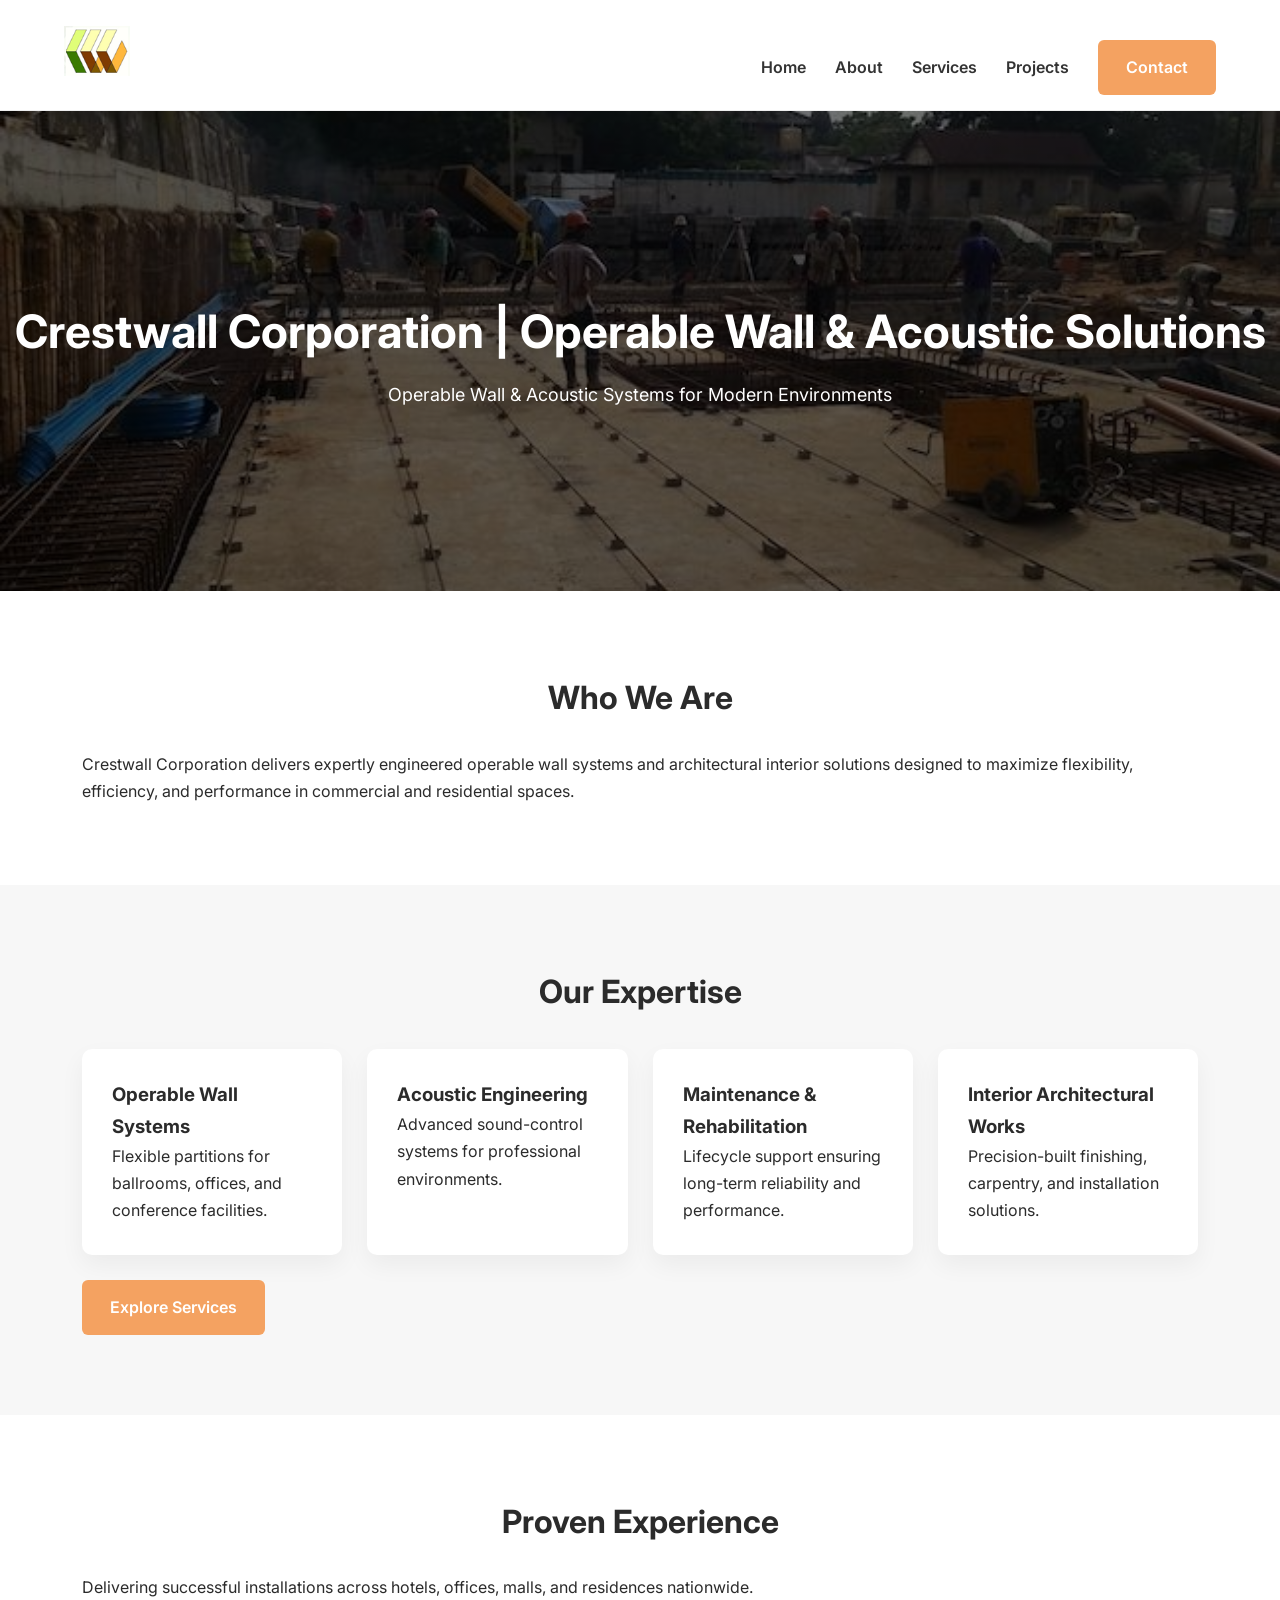
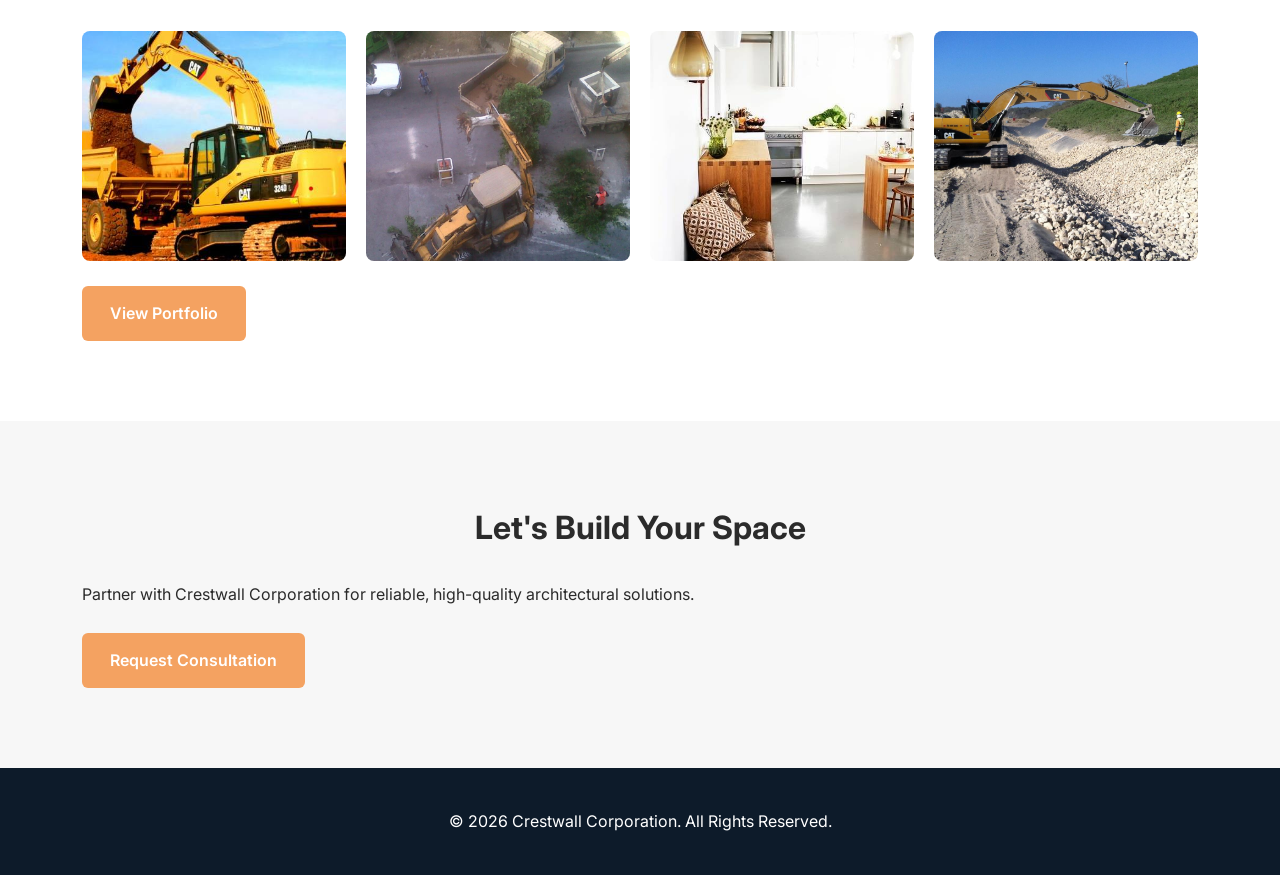
==== index.html @ 3dc20ebb "Update index.html" ====
<!DOCTYPE html>
<html lang="en">
<head>
  <meta charset="UTF-8">
  <title>Crestwall Corporation | Operable Wall & Acoustic Solutions</title>

  <meta name="viewport" content="width=device-width, initial-scale=1.0">
  <meta name="description" content="Crestwall Corporation provides operable wall partitions, acoustic systems, and interior architectural solutions across the Philippines.">

  <!-- Modern Font -->
  <link href="https://fonts.googleapis.com/css2?family=Inter:wght@300;400;600;700&display=swap" rel="stylesheet">

  <link rel="stylesheet" href="css/style.css">
</head>

<body>

<header>
  <div class="container nav">
    <a href="index.html">
      <img src="images/logo.png" alt="Crestwall Corporation Logo" class="logo">
    </a>

    <nav>
      <a href="index.html">Home</a>
      <a href="about.html">About</a>
      <a href="services.html">Services</a>
      <a href="projects.html">Projects</a>
      <a href="contact.html" class="btn">Contact</a>
    </nav>
  </div>
</header>

<section class="hero">
  <div class="hero-overlay">
    <h1>Crestwall Corporation | Operable Wall & Acoustic Solutions</h1>
    <p>Operable Wall & Acoustic Systems for Modern Environments</p>
  </div>
</section>

<section class="section">
  <div class="container">
    <h2>Who We Are</h2>
    <p>
      Crestwall Corporation delivers expertly engineered operable wall systems and
      architectural interior solutions designed to maximize flexibility, efficiency,
      and performance in commercial and residential spaces.
    </p>
  </div>
</section>

<section class="section gray">
  <div class="container">
    <h2>Our Expertise</h2>

    <div class="grid">
      <div class="card">
        <h3>Operable Wall Systems</h3>
        <p>Flexible partitions for ballrooms, offices, and conference facilities.</p>
      </div>

      <div class="card">
        <h3>Acoustic Engineering</h3>
        <p>Advanced sound-control systems for professional environments.</p>
      </div>

      <div class="card">
        <h3>Maintenance & Rehabilitation</h3>
        <p>Lifecycle support ensuring long-term reliability and performance.</p>
      </div>

      <div class="card">
        <h3>Interior Architectural Works</h3>
        <p>Precision-built finishing, carpentry, and installation solutions.</p>
      </div>
    </div>

    <a href="services.html" class="btn">Explore Services</a>
  </div>
</section>

<section class="section">
  <div class="container">
    <h2>Proven Experience</h2>
    <p>Delivering successful installations across hotels, offices, malls, and residences nationwide.</p>

    <div class="gallery">
      <img src="images/projects/project1.jpg" alt="Project installation">
      <img src="images/projects/project2.jpg" alt="Operable wall system">
      <img src="images/projects/project3.jpg" alt="Acoustic wall">
      <img src="images/projects/project4.jpg" alt="Completed project">
    </div>

    <a href="projects.html" class="btn">View Portfolio</a>
  </div>
</section>

<section class="section gray">
  <div class="container">
    <h2>Let's Build Your Space</h2>
    <p>Partner with Crestwall Corporation for reliable, high-quality architectural solutions.</p>
    <a href="contact.html" class="btn">Request Consultation</a>
  </div>
</section>

<footer class="footer">
  <div class="container">
    <p>© 2026 Crestwall Corporation. All Rights Reserved.</p>
  </div>
</footer>

<script src="script.js"></script>
</body>
</html>
---- css/style.css ----
/* ===== GLOBAL ===== */
* {
  margin: 0;
  padding: 0;
  box-sizing: border-box;
  font-family: 'Inter', sans-serif;
}

body {
  color: #2b2b2b;
  line-height: 1.7;
  background: #ffffff;
}

/* ===== LAYOUT ===== */
.container {
  width: 90%;
  max-width: 1200px;
  margin: auto;
}

/* ===== HEADER ===== */
header {
  background: white;
  position: sticky;
  top: 0;
  z-index: 1000;
  border-bottom: 1px solid #eee;
}

.nav {
  display: flex;
  justify-content: space-between;
  align-items: center;
  padding: 15px 0;
}

.logo {
  height: 50px;
}

nav a {
  margin-left: 25px;
  text-decoration: none;
  color: #333;
  font-weight: 600;
}

nav a:hover {
  color: #f4a261;
}

/* ===== HERO ===== */
.hero {
  height: 480px;
  background: linear-gradient(rgba(0,0,0,0.55), rgba(0,0,0,0.55)),
              url('../images/banner.jpg') center/cover no-repeat;
  display: flex;
  align-items: center;
  justify-content: center;
  text-align: center;
  color: white;
}

.hero h1 {
  font-size: 46px;
  margin-bottom: 10px;
}

.hero p {
  font-size: 18px;
}

/* ===== SECTIONS ===== */
.section {
  padding: 80px 20px;
  opacity: 0;
  transform: translateY(30px);
  transition: all .6s ease;
}

.section.visible {
  opacity: 1;
  transform: translateY(0);
}

.gray {
  background: #f7f7f7;
}

h2 {
  text-align: center;
  margin-bottom: 25px;
  font-size: 32px;
}

/* ===== GRID CARDS ===== */
.grid {
  display: grid;
  grid-template-columns: repeat(auto-fit,minmax(260px,1fr));
  gap: 25px;
  margin-top: 30px;
}

.card {
  background: white;
  padding: 30px;
  border-radius: 10px;
  box-shadow: 0 10px 25px rgba(0,0,0,0.05);
  transition: all .3s ease;
}

.card:hover {
  transform: translateY(-8px);
}

/* ===== BUTTON ===== */
.btn {
  display: inline-block;
  margin-top: 25px;
  background: #f4a261;
  color: white;
  padding: 14px 28px;
  border-radius: 6px;
  text-decoration: none;
  font-weight: 600;
}

.btn:hover {
  background: #e07a3f;
}

/* ===== GALLERY ===== */
.gallery {
  display: grid;
  grid-template-columns: repeat(auto-fit,minmax(250px,1fr));
  gap: 20px;
  margin-top: 30px;
}

.gallery img {
  width: 100%;
  height: 230px;
  object-fit: cover;
  border-radius: 8px;
  transition: transform .3s ease;
}

.gallery img:hover {
  transform: scale(1.05);
}

/* ===== FOOTER ===== */
.footer {
  background: #0d1b2a;
  color: white;
  text-align: center;
  padding: 40px 20px;
}

/* ===== MOBILE ===== */
@media(max-width:768px){
  nav a { display:block; margin:10px 0; }
  .hero h1 { font-size:32px; }
}
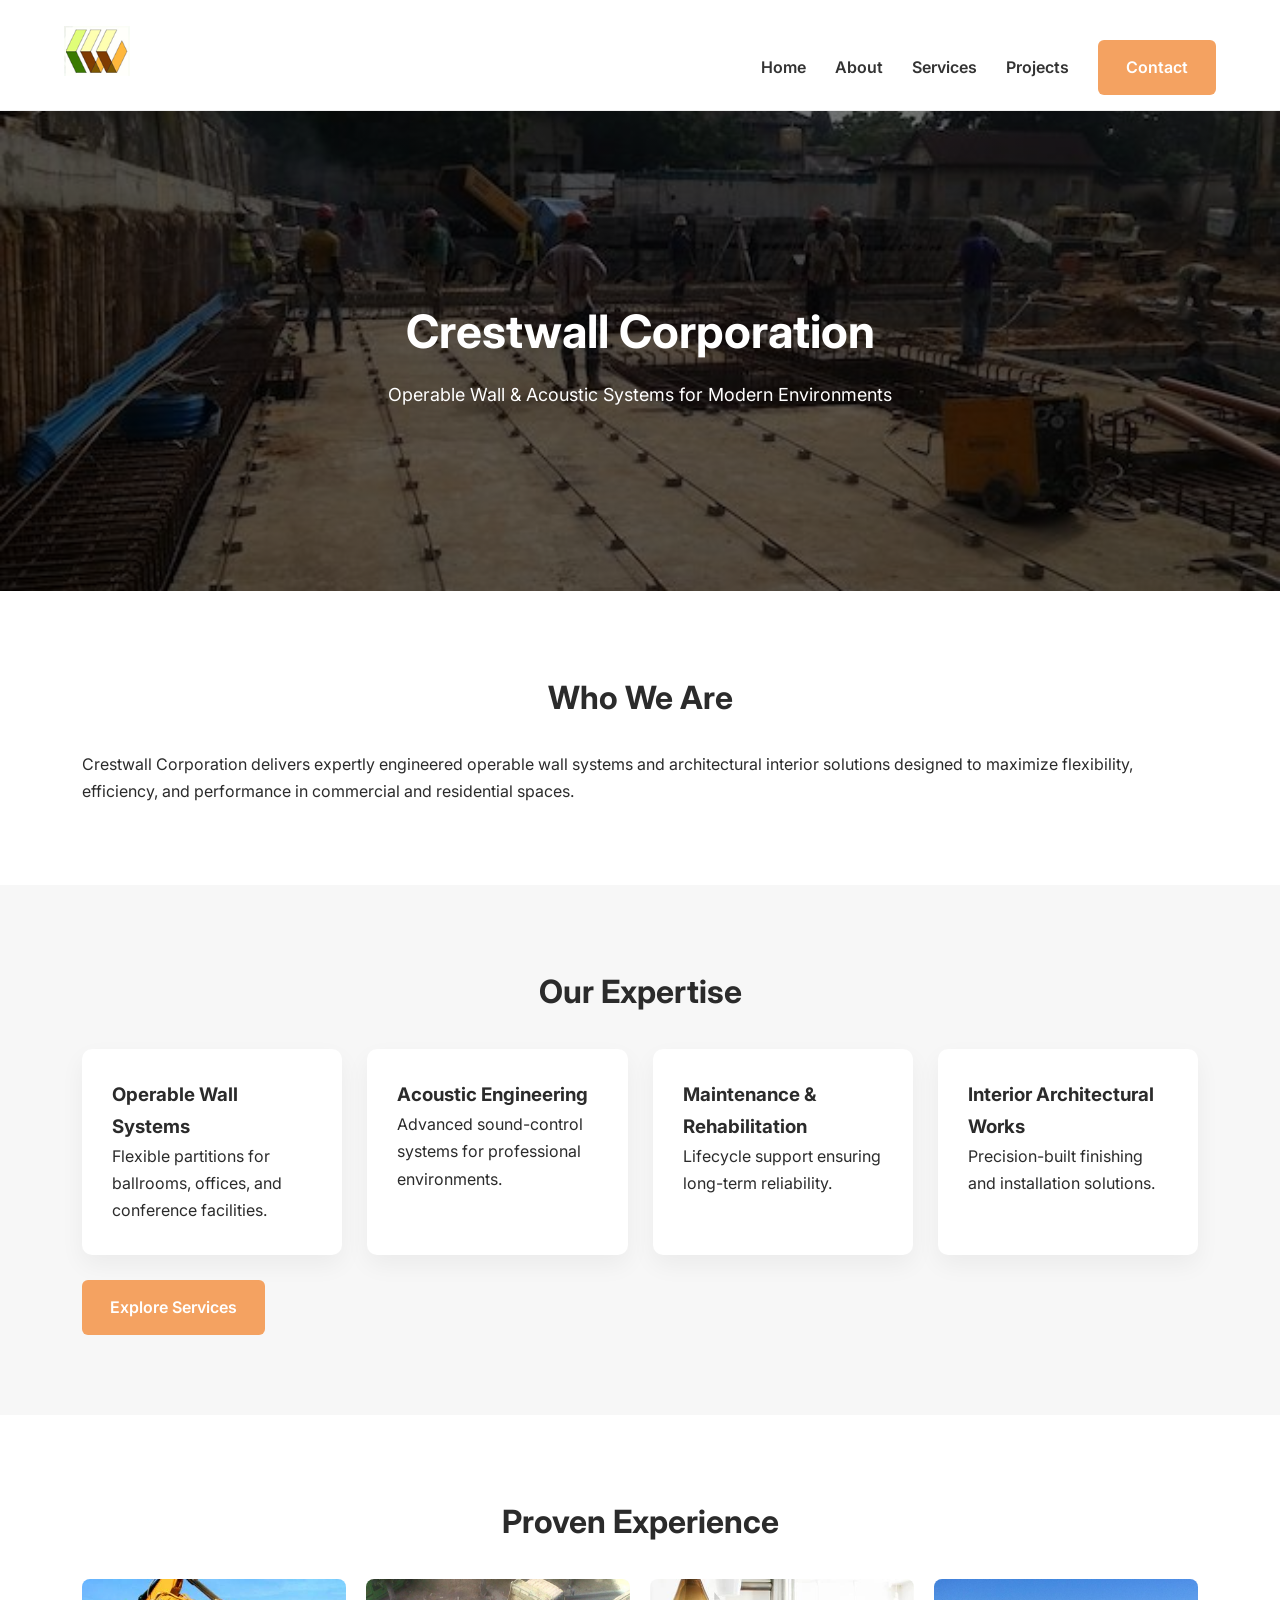
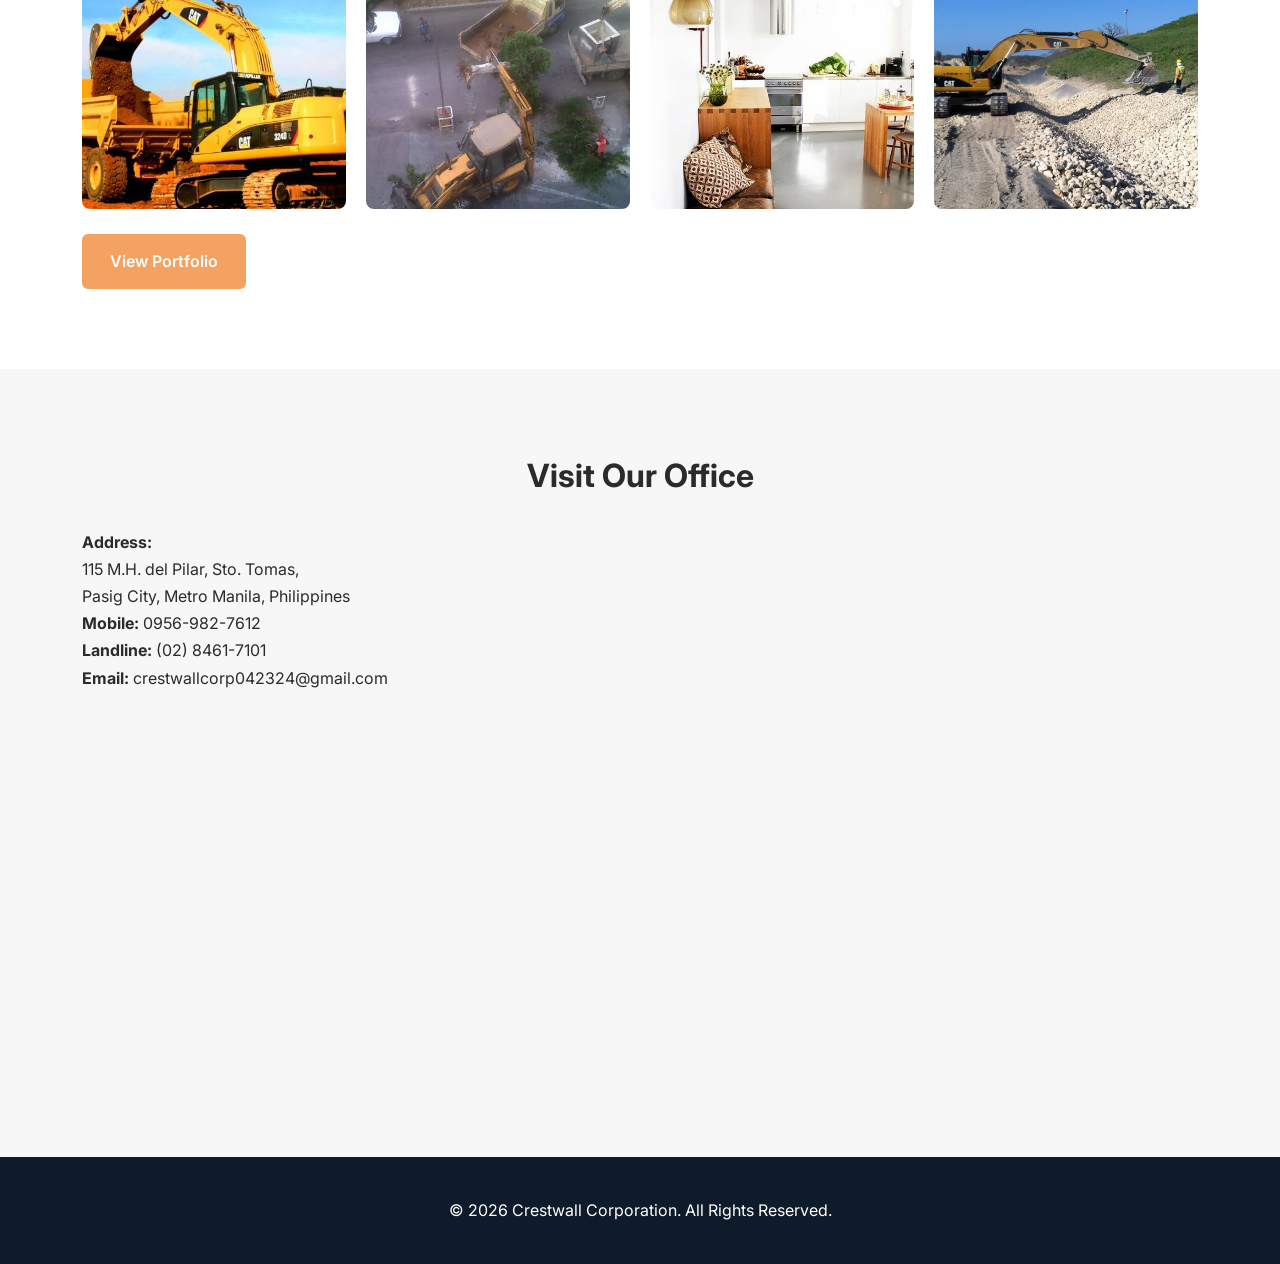
==== commit e1543e24: "Update index.html" ====
--- a/index.html
+++ b/index.html
@@ -31,13 +31,15 @@
   </div>
 </header>
 
+<!-- HERO -->
 <section class="hero">
   <div class="hero-overlay">
-    <h1>Crestwall Corporation | Operable Wall & Acoustic Solutions</h1>
+    <h1>Crestwall Corporation</h1>
     <p>Operable Wall & Acoustic Systems for Modern Environments</p>
   </div>
 </section>
 
+<!-- ABOUT -->
 <section class="section">
   <div class="container">
     <h2>Who We Are</h2>
@@ -49,6 +51,7 @@
   </div>
 </section>
 
+<!-- SERVICES -->
 <section class="section gray">
   <div class="container">
     <h2>Our Expertise</h2>
@@ -66,12 +69,12 @@
 
       <div class="card">
         <h3>Maintenance & Rehabilitation</h3>
-        <p>Lifecycle support ensuring long-term reliability and performance.</p>
+        <p>Lifecycle support ensuring long-term reliability.</p>
       </div>
 
       <div class="card">
         <h3>Interior Architectural Works</h3>
-        <p>Precision-built finishing, carpentry, and installation solutions.</p>
+        <p>Precision-built finishing and installation solutions.</p>
       </div>
     </div>
 
@@ -79,27 +82,50 @@
   </div>
 </section>
 
+<!-- PROJECT PREVIEW -->
 <section class="section">
   <div class="container">
     <h2>Proven Experience</h2>
-    <p>Delivering successful installations across hotels, offices, malls, and residences nationwide.</p>
 
     <div class="gallery">
-      <img src="images/projects/project1.jpg" alt="Project installation">
-      <img src="images/projects/project2.jpg" alt="Operable wall system">
-      <img src="images/projects/project3.jpg" alt="Acoustic wall">
-      <img src="images/projects/project4.jpg" alt="Completed project">
+      <img src="images/projects/project1.jpg" alt="">
+      <img src="images/projects/project2.jpg" alt="">
+      <img src="images/projects/project3.jpg" alt="">
+      <img src="images/projects/project4.jpg" alt="">
     </div>
 
     <a href="projects.html" class="btn">View Portfolio</a>
   </div>
 </section>
 
+<!-- CONTACT + MAP (RESTORED SECTION) -->
 <section class="section gray">
   <div class="container">
-    <h2>Let's Build Your Space</h2>
-    <p>Partner with Crestwall Corporation for reliable, high-quality architectural solutions.</p>
-    <a href="contact.html" class="btn">Request Consultation</a>
+    <h2>Visit Our Office</h2>
+
+    <p><strong>Address:</strong><br>
+      115 M.H. del Pilar, Sto. Tomas,<br>
+      Pasig City, Metro Manila, Philippines
+    </p>
+
+    <p>
+      <strong>Mobile:</strong> 0956-982-7612<br>
+      <strong>Landline:</strong> (02) 8461-7101<br>
+      <strong>Email:</strong> crestwallcorp042324@gmail.com
+    </p>
+
+    <br>
+
+    <!-- Google Map -->
+    <iframe
+      src="https://www.google.com/maps?q=115+M.H.+del+Pilar+Pasig&output=embed"
+      width="100%"
+      height="350"
+      style="border:0; border-radius:8px;"
+      allowfullscreen=""
+      loading="lazy">
+    </iframe>
+
   </div>
 </section>
 
@@ -110,6 +136,6 @@
 </footer>
 
 <script src="script.js"></script>
+
 </body>
 </html>
-
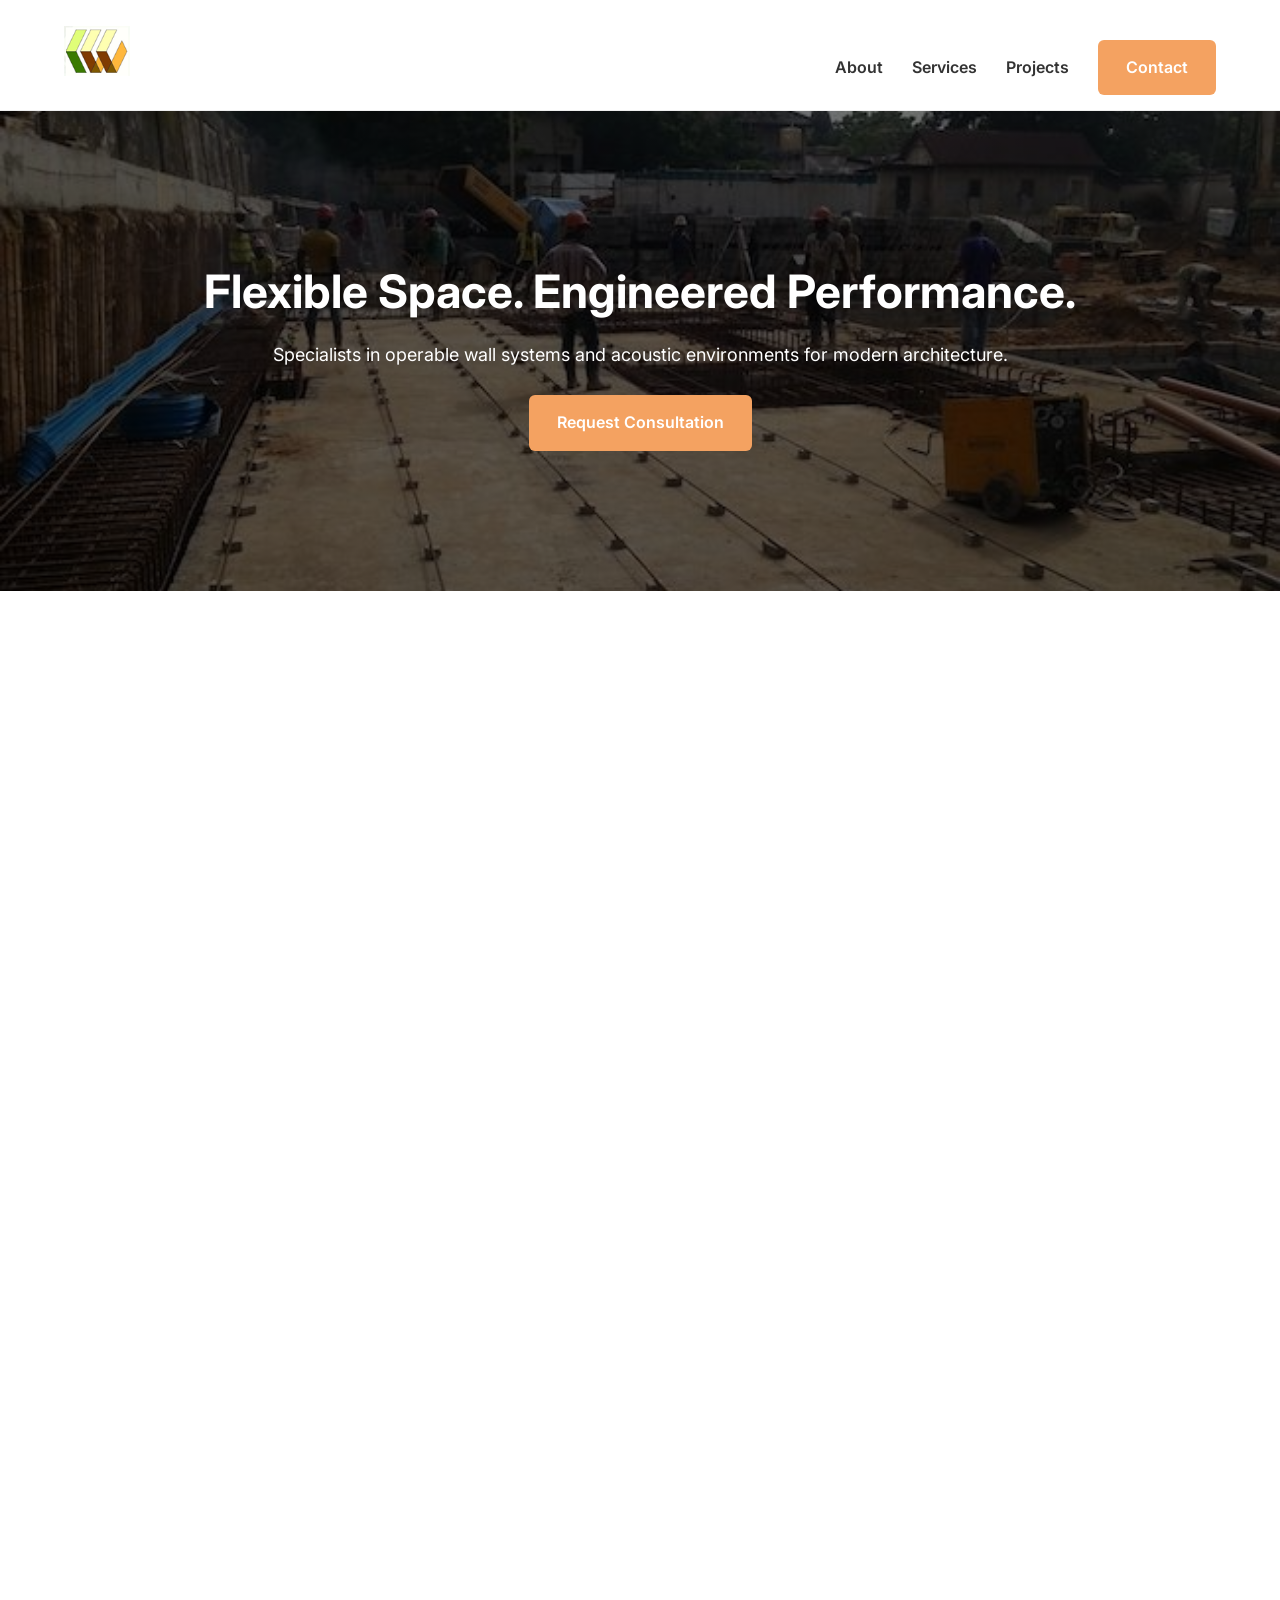
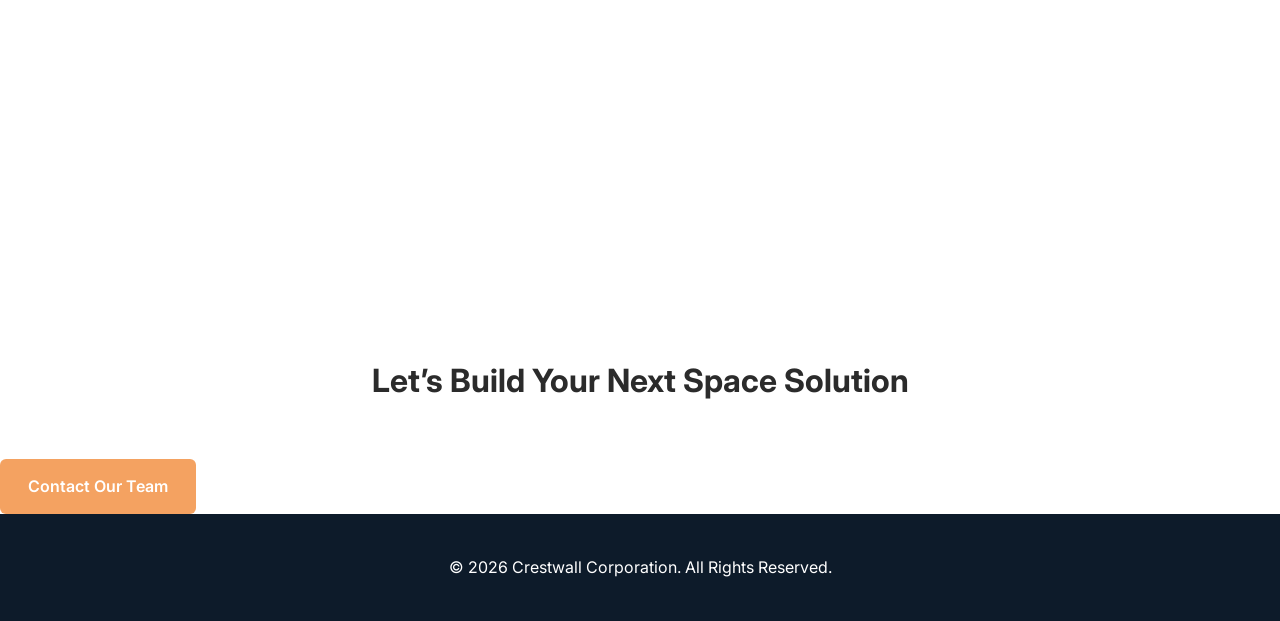
==== commit 2ae56797: "Update index.html" ====
--- a/index.html
+++ b/index.html
@@ -2,14 +2,11 @@
 <html lang="en">
 <head>
   <meta charset="UTF-8">
-  <title>Crestwall Corporation | Operable Wall & Acoustic Solutions</title>
+  <title>Crestwall Corporation</title>
 
   <meta name="viewport" content="width=device-width, initial-scale=1.0">
-  <meta name="description" content="Crestwall Corporation provides operable wall partitions, acoustic systems, and interior architectural solutions across the Philippines.">
 
-  <!-- Modern Font -->
   <link href="https://fonts.googleapis.com/css2?family=Inter:wght@300;400;600;700&display=swap" rel="stylesheet">
-
   <link rel="stylesheet" href="css/style.css">
 </head>
 
@@ -17,12 +14,8 @@
 
 <header>
   <div class="container nav">
-    <a href="index.html">
-      <img src="images/logo.png" alt="Crestwall Corporation Logo" class="logo">
-    </a>
-
+    <a href="index.html"><img src="images/logo.png" class="logo"></a>
     <nav>
-      <a href="index.html">Home</a>
       <a href="about.html">About</a>
       <a href="services.html">Services</a>
       <a href="projects.html">Projects</a>
@@ -31,111 +24,79 @@
   </div>
 </header>
 
-<!-- HERO -->
 <section class="hero">
-  <div class="hero-overlay">
-    <h1>Crestwall Corporation</h1>
-    <p>Operable Wall & Acoustic Systems for Modern Environments</p>
+  <div class="container hero-content">
+    <h1>Flexible Space. Engineered Performance.</h1>
+    <p>Specialists in operable wall systems and acoustic environments for modern architecture.</p>
+    <a href="contact.html" class="btn">Request Consultation</a>
   </div>
 </section>
 
-<!-- ABOUT -->
 <section class="section">
   <div class="container">
-    <h2>Who We Are</h2>
-    <p>
-      Crestwall Corporation delivers expertly engineered operable wall systems and
-      architectural interior solutions designed to maximize flexibility, efficiency,
-      and performance in commercial and residential spaces.
+    <h2 class="section-title">Built on Experience</h2>
+    <p class="section-sub">
+      Since 2014, Crestwall has delivered space-transforming solutions for hotels,
+      offices, commercial developments, and residential projects.
     </p>
+
+    <div class="stats">
+      <div class="stat"><h3>14+</h3><p>Years Experience</p></div>
+      <div class="stat"><h3>300+</h3><p>Projects Completed</p></div>
+      <div class="stat"><h3>100%</h3><p>Custom Solutions</p></div>
+    </div>
   </div>
 </section>
 
-<!-- SERVICES -->
 <section class="section gray">
   <div class="container">
-    <h2>Our Expertise</h2>
+    <h2 class="section-title">Our Core Services</h2>
 
     <div class="grid">
       <div class="card">
-        <h3>Operable Wall Systems</h3>
-        <p>Flexible partitions for ballrooms, offices, and conference facilities.</p>
+        <h3>Operable Walls</h3>
+        <p>Flexible partition systems engineered for durability and seamless operation.</p>
       </div>
 
       <div class="card">
-        <h3>Acoustic Engineering</h3>
-        <p>Advanced sound-control systems for professional environments.</p>
+        <h3>Acoustic Systems</h3>
+        <p>Professional sound-control solutions for performance environments.</p>
       </div>
 
       <div class="card">
-        <h3>Maintenance & Rehabilitation</h3>
-        <p>Lifecycle support ensuring long-term reliability.</p>
+        <h3>Maintenance</h3>
+        <p>Lifecycle servicing and rehabilitation of installed systems.</p>
       </div>
 
       <div class="card">
-        <h3>Interior Architectural Works</h3>
-        <p>Precision-built finishing and installation solutions.</p>
+        <h3>Interior Works</h3>
+        <p>Precision carpentry, finishing, and installation integration.</p>
       </div>
     </div>
-
-    <a href="services.html" class="btn">Explore Services</a>
   </div>
 </section>
 
-<!-- PROJECT PREVIEW -->
 <section class="section">
   <div class="container">
-    <h2>Proven Experience</h2>
+    <h2 class="section-title">Selected Projects</h2>
 
     <div class="gallery">
-      <img src="images/projects/project1.jpg" alt="">
-      <img src="images/projects/project2.jpg" alt="">
-      <img src="images/projects/project3.jpg" alt="">
-      <img src="images/projects/project4.jpg" alt="">
+      <img src="images/projects/project1.jpg">
+      <img src="images/projects/project2.jpg">
+      <img src="images/projects/project3.jpg">
+      <img src="images/projects/project4.jpg">
     </div>
-
-    <a href="projects.html" class="btn">View Portfolio</a>
   </div>
 </section>
 
-<!-- CONTACT + MAP (RESTORED SECTION) -->
-<section class="section gray">
-  <div class="container">
-    <h2>Visit Our Office</h2>
-
-    <p><strong>Address:</strong><br>
-      115 M.H. del Pilar, Sto. Tomas,<br>
-      Pasig City, Metro Manila, Philippines
-    </p>
-
-    <p>
-      <strong>Mobile:</strong> 0956-982-7612<br>
-      <strong>Landline:</strong> (02) 8461-7101<br>
-      <strong>Email:</strong> crestwallcorp042324@gmail.com
-    </p>
-
-    <br>
-
-    <!-- Google Map -->
-    <iframe
-      src="https://www.google.com/maps?q=115+M.H.+del+Pilar+Pasig&output=embed"
-      width="100%"
-      height="350"
-      style="border:0; border-radius:8px;"
-      allowfullscreen=""
-      loading="lazy">
-    </iframe>
-
-  </div>
+<section class="cta">
+  <h2>Let’s Build Your Next Space Solution</h2>
+  <a href="contact.html" class="btn">Contact Our Team</a>
 </section>
 
 <footer class="footer">
-  <div class="container">
-    <p>© 2026 Crestwall Corporation. All Rights Reserved.</p>
-  </div>
+  <p>© 2026 Crestwall Corporation. All Rights Reserved.</p>
 </footer>
-
-<script src="script.js"></script>
 
 </body>
 </html>
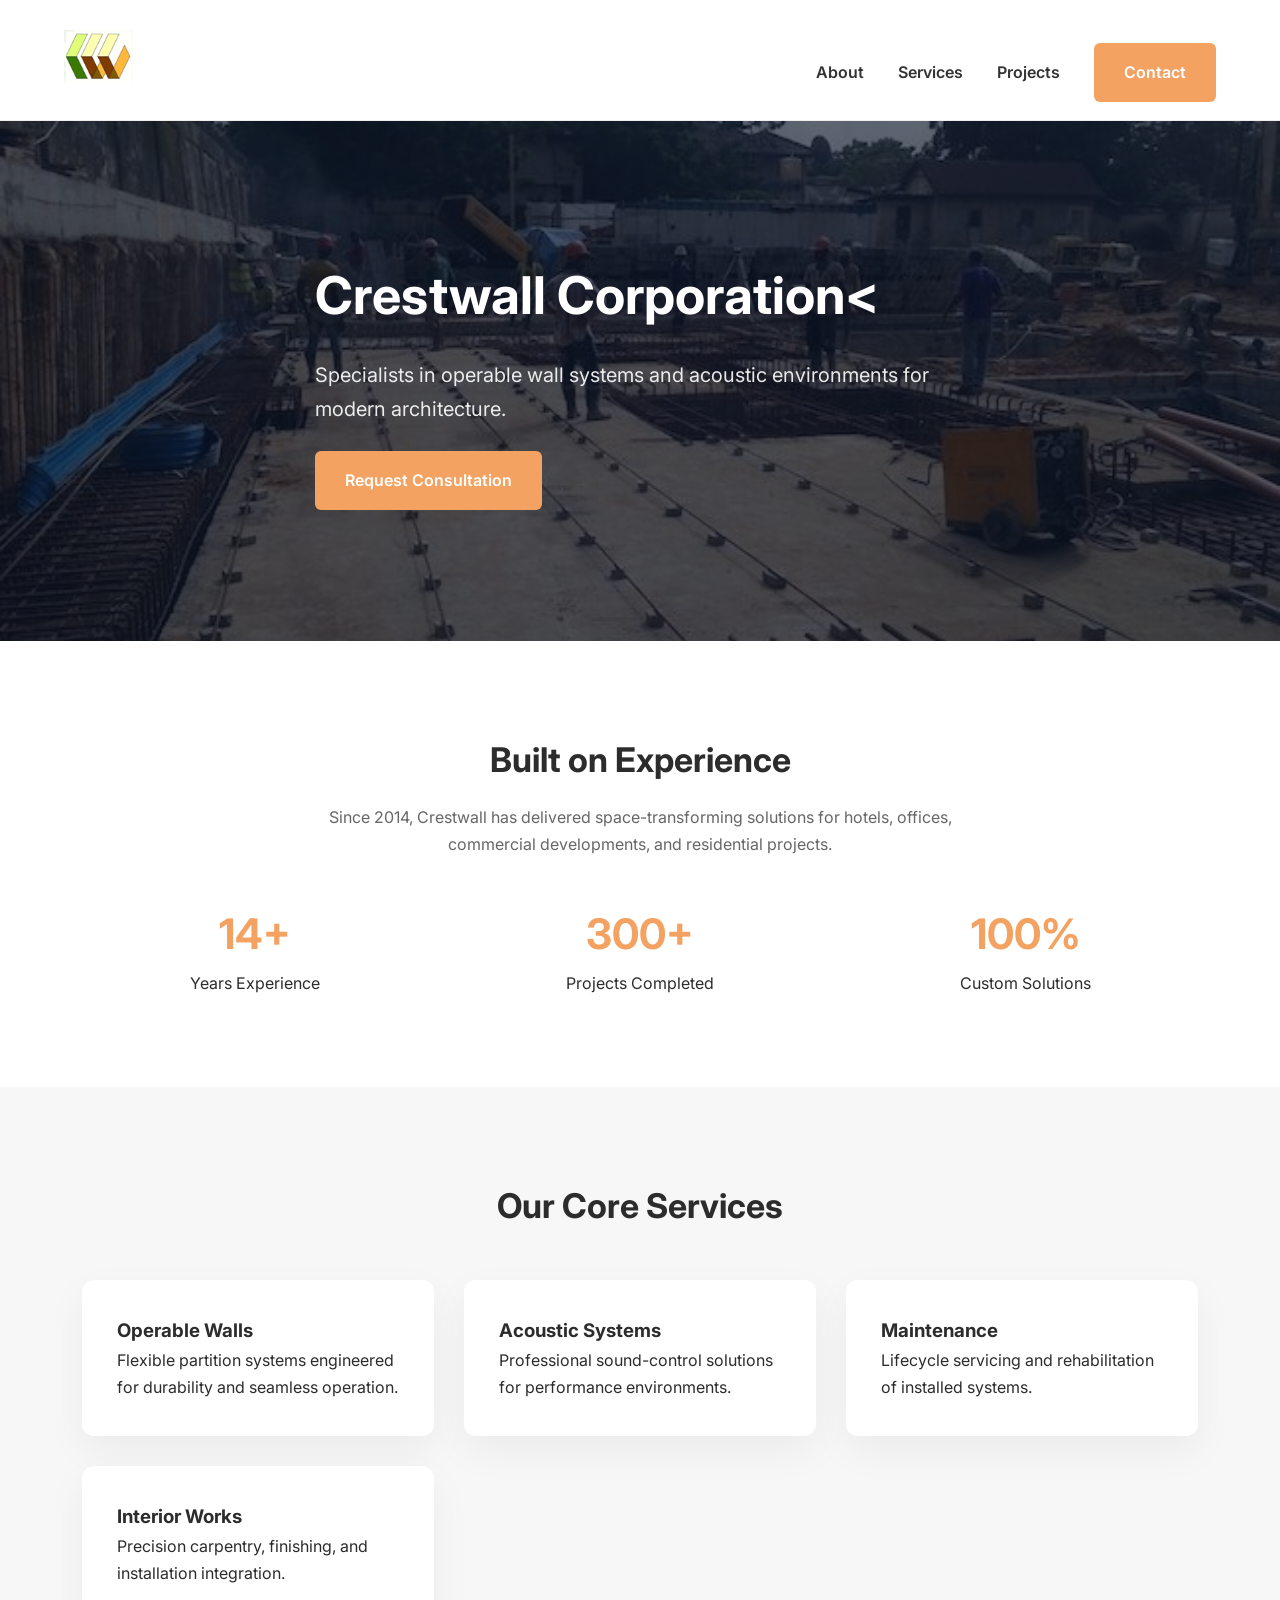
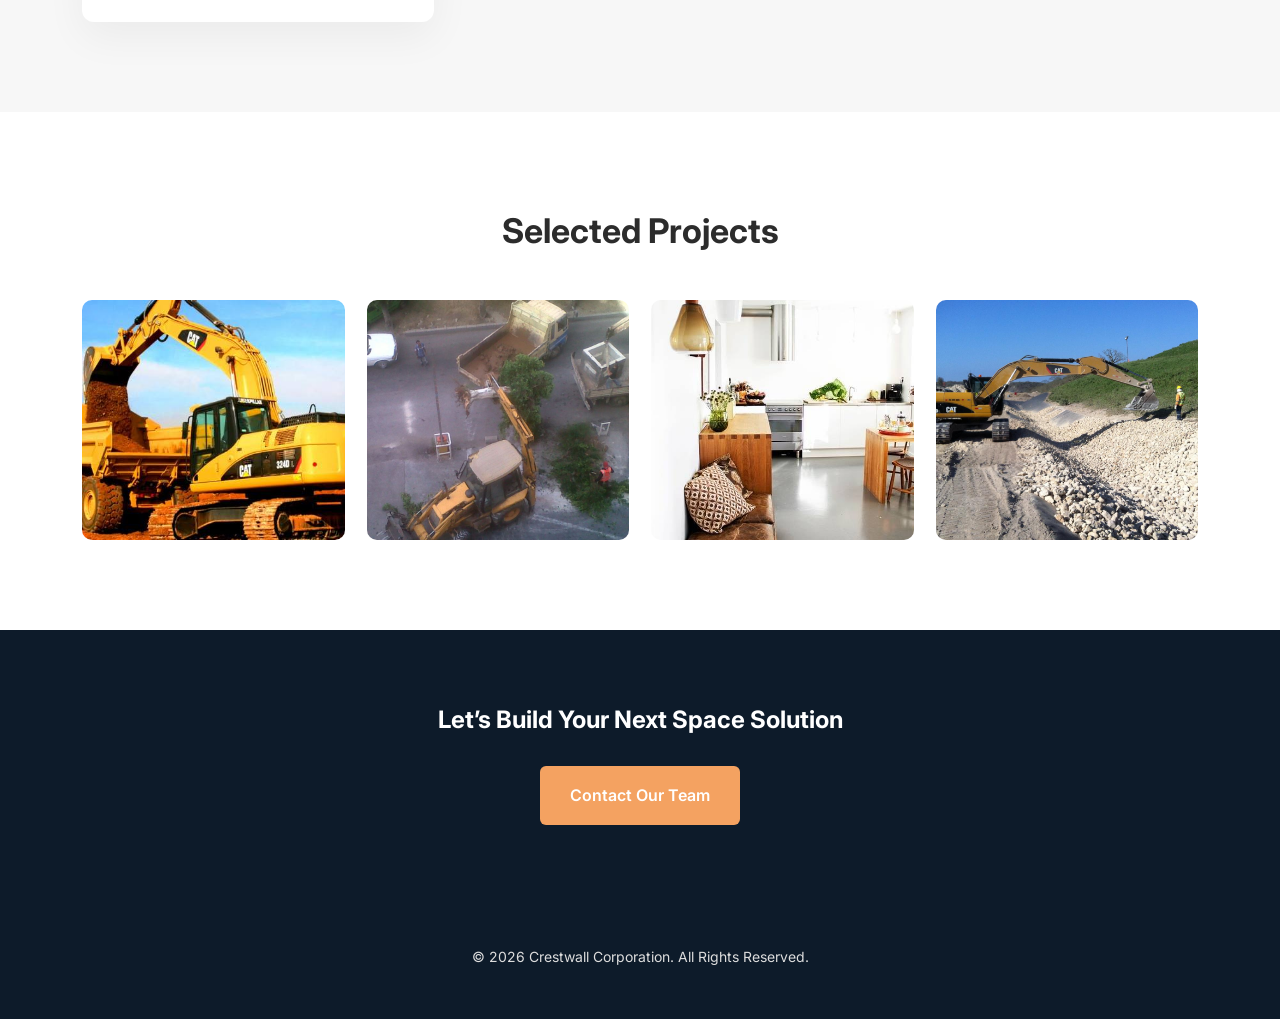
==== commit 57b844f5: "Update index.html" ====
--- a/index.html
+++ b/index.html
@@ -26,7 +26,7 @@
 
 <section class="hero">
   <div class="container hero-content">
-    <h1>Flexible Space. Engineered Performance.</h1>
+    <h1>Crestwall Corporation<</h1>
     <p>Specialists in operable wall systems and acoustic environments for modern architecture.</p>
     <a href="contact.html" class="btn">Request Consultation</a>
   </div>
@@ -100,3 +100,4 @@
 
 </body>
 </html>
+
--- a/css/style.css
+++ b/css/style.css
@@ -1,4 +1,4 @@
-/* ===== GLOBAL ===== */
+/* ===== RESET ===== */
 * {
   margin: 0;
   padding: 0;
@@ -7,12 +7,12 @@
 }
 
 body {
-  color: #2b2b2b;
+  color: #2c2c2c;
   line-height: 1.7;
   background: #ffffff;
 }
 
-/* ===== LAYOUT ===== */
+/* ===== CONTAINER ===== */
 .container {
   width: 90%;
   max-width: 1200px;
@@ -32,15 +32,15 @@
   display: flex;
   justify-content: space-between;
   align-items: center;
-  padding: 15px 0;
+  padding: 18px 0;
 }
 
 .logo {
-  height: 50px;
+  height: 52px;
 }
 
 nav a {
-  margin-left: 25px;
+  margin-left: 30px;
   text-decoration: none;
   color: #333;
   font-weight: 600;
@@ -52,66 +52,27 @@
 
 /* ===== HERO ===== */
 .hero {
-  height: 480px;
-  background: linear-gradient(rgba(0,0,0,0.55), rgba(0,0,0,0.55)),
+  height: 520px;
+  background: linear-gradient(rgba(10,20,40,.65), rgba(10,20,40,.65)),
               url('../images/banner.jpg') center/cover no-repeat;
   display: flex;
   align-items: center;
-  justify-content: center;
-  text-align: center;
+  text-align: left;
   color: white;
 }
 
+.hero-content {
+  max-width: 650px;
+}
+
 .hero h1 {
-  font-size: 46px;
-  margin-bottom: 10px;
+  font-size: 52px;
+  margin-bottom: 18px;
 }
 
 .hero p {
-  font-size: 18px;
-}
-
-/* ===== SECTIONS ===== */
-.section {
-  padding: 80px 20px;
-  opacity: 0;
-  transform: translateY(30px);
-  transition: all .6s ease;
-}
-
-.section.visible {
-  opacity: 1;
-  transform: translateY(0);
-}
-
-.gray {
-  background: #f7f7f7;
-}
-
-h2 {
-  text-align: center;
-  margin-bottom: 25px;
-  font-size: 32px;
-}
-
-/* ===== GRID CARDS ===== */
-.grid {
-  display: grid;
-  grid-template-columns: repeat(auto-fit,minmax(260px,1fr));
-  gap: 25px;
-  margin-top: 30px;
-}
-
-.card {
-  background: white;
-  padding: 30px;
-  border-radius: 10px;
-  box-shadow: 0 10px 25px rgba(0,0,0,0.05);
-  transition: all .3s ease;
-}
-
-.card:hover {
-  transform: translateY(-8px);
+  font-size: 20px;
+  opacity: .9;
 }
 
 /* ===== BUTTON ===== */
@@ -120,7 +81,7 @@
   margin-top: 25px;
   background: #f4a261;
   color: white;
-  padding: 14px 28px;
+  padding: 16px 30px;
   border-radius: 6px;
   text-decoration: none;
   font-weight: 600;
@@ -130,36 +91,97 @@
   background: #e07a3f;
 }
 
+/* ===== SECTIONS ===== */
+.section {
+  padding: 90px 20px;
+}
+
+.section.gray {
+  background: #f7f7f7;
+}
+
+.section-title {
+  font-size: 34px;
+  margin-bottom: 15px;
+  text-align: center;
+}
+
+.section-sub {
+  text-align: center;
+  max-width: 650px;
+  margin: auto;
+  color: #666;
+}
+
+/* ===== GRID ===== */
+.grid {
+  display: grid;
+  grid-template-columns: repeat(auto-fit,minmax(260px,1fr));
+  gap: 30px;
+  margin-top: 45px;
+}
+
+/* ===== CARD ===== */
+.card {
+  background: white;
+  padding: 35px;
+  border-radius: 12px;
+  box-shadow: 0 15px 40px rgba(0,0,0,0.05);
+  transition: .3s ease;
+}
+
+.card:hover {
+  transform: translateY(-10px);
+}
+
+/* ===== STATS ===== */
+.stats {
+  display: grid;
+  grid-template-columns: repeat(auto-fit,minmax(200px,1fr));
+  gap: 40px;
+  text-align: center;
+  margin-top: 40px;
+}
+
+.stat h3 {
+  font-size: 42px;
+  color: #f4a261;
+}
+
 /* ===== GALLERY ===== */
 .gallery {
   display: grid;
-  grid-template-columns: repeat(auto-fit,minmax(250px,1fr));
-  gap: 20px;
-  margin-top: 30px;
+  grid-template-columns: repeat(auto-fit,minmax(260px,1fr));
+  gap: 22px;
+  margin-top: 40px;
 }
 
 .gallery img {
   width: 100%;
-  height: 230px;
+  height: 240px;
   object-fit: cover;
-  border-radius: 8px;
-  transition: transform .3s ease;
+  border-radius: 10px;
 }
 
-.gallery img:hover {
-  transform: scale(1.05);
+/* ===== CTA ===== */
+.cta {
+  background: #0d1b2a;
+  color: white;
+  text-align: center;
+  padding: 70px 20px;
 }
 
 /* ===== FOOTER ===== */
 .footer {
   background: #0d1b2a;
-  color: white;
+  color: #ddd;
+  padding: 50px 20px;
   text-align: center;
-  padding: 40px 20px;
+  font-size: 14px;
 }
 
 /* ===== MOBILE ===== */
 @media(max-width:768px){
+  .hero h1 { font-size:34px; }
   nav a { display:block; margin:10px 0; }
-  .hero h1 { font-size:32px; }
 }
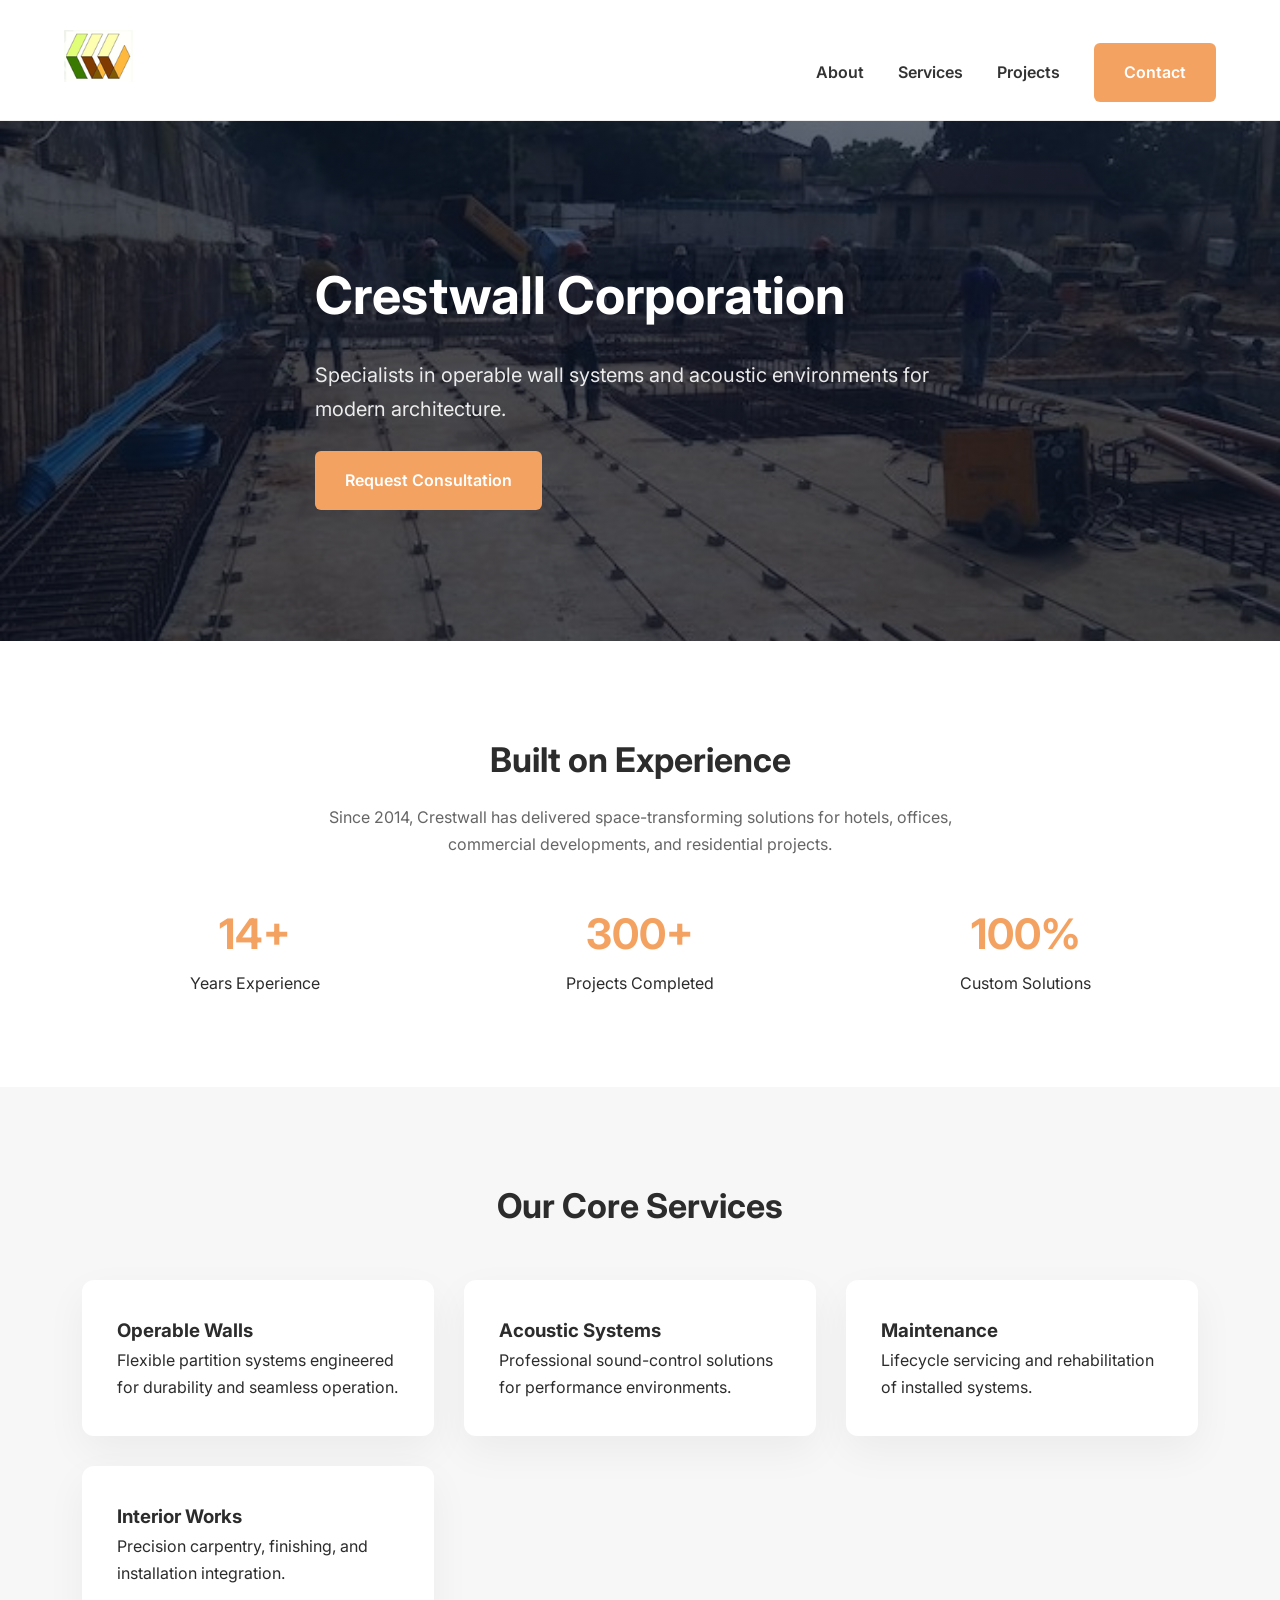
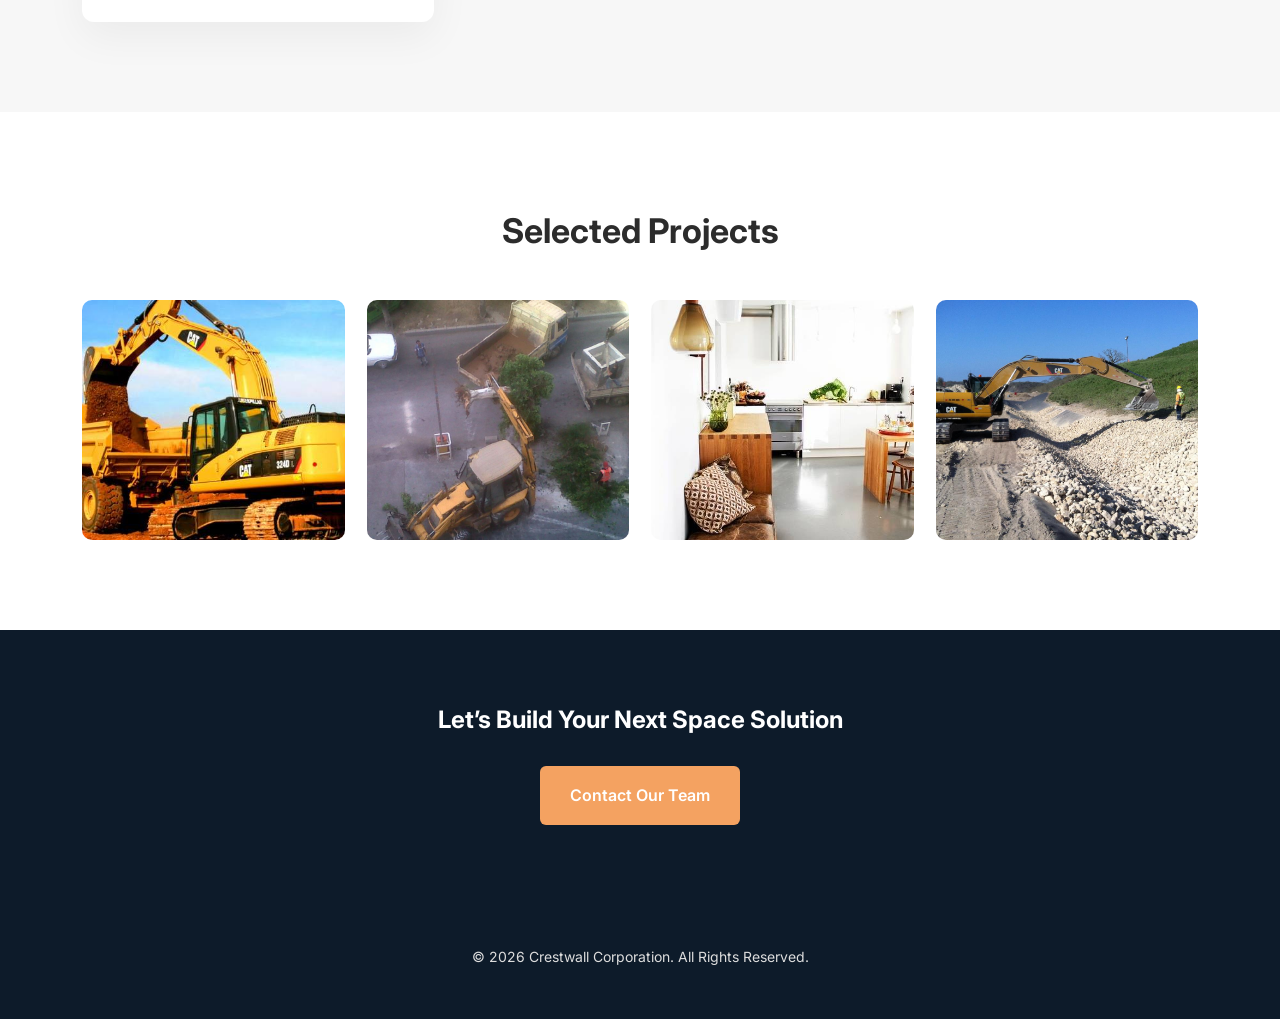
==== commit ce586d4a: "Update index.html" ====
--- a/index.html
+++ b/index.html
@@ -26,7 +26,7 @@
 
 <section class="hero">
   <div class="container hero-content">
-    <h1>Crestwall Corporation<</h1>
+    <h1>Crestwall Corporation</h1>
     <p>Specialists in operable wall systems and acoustic environments for modern architecture.</p>
     <a href="contact.html" class="btn">Request Consultation</a>
   </div>
@@ -101,3 +101,4 @@
 </body>
 </html>
 
+
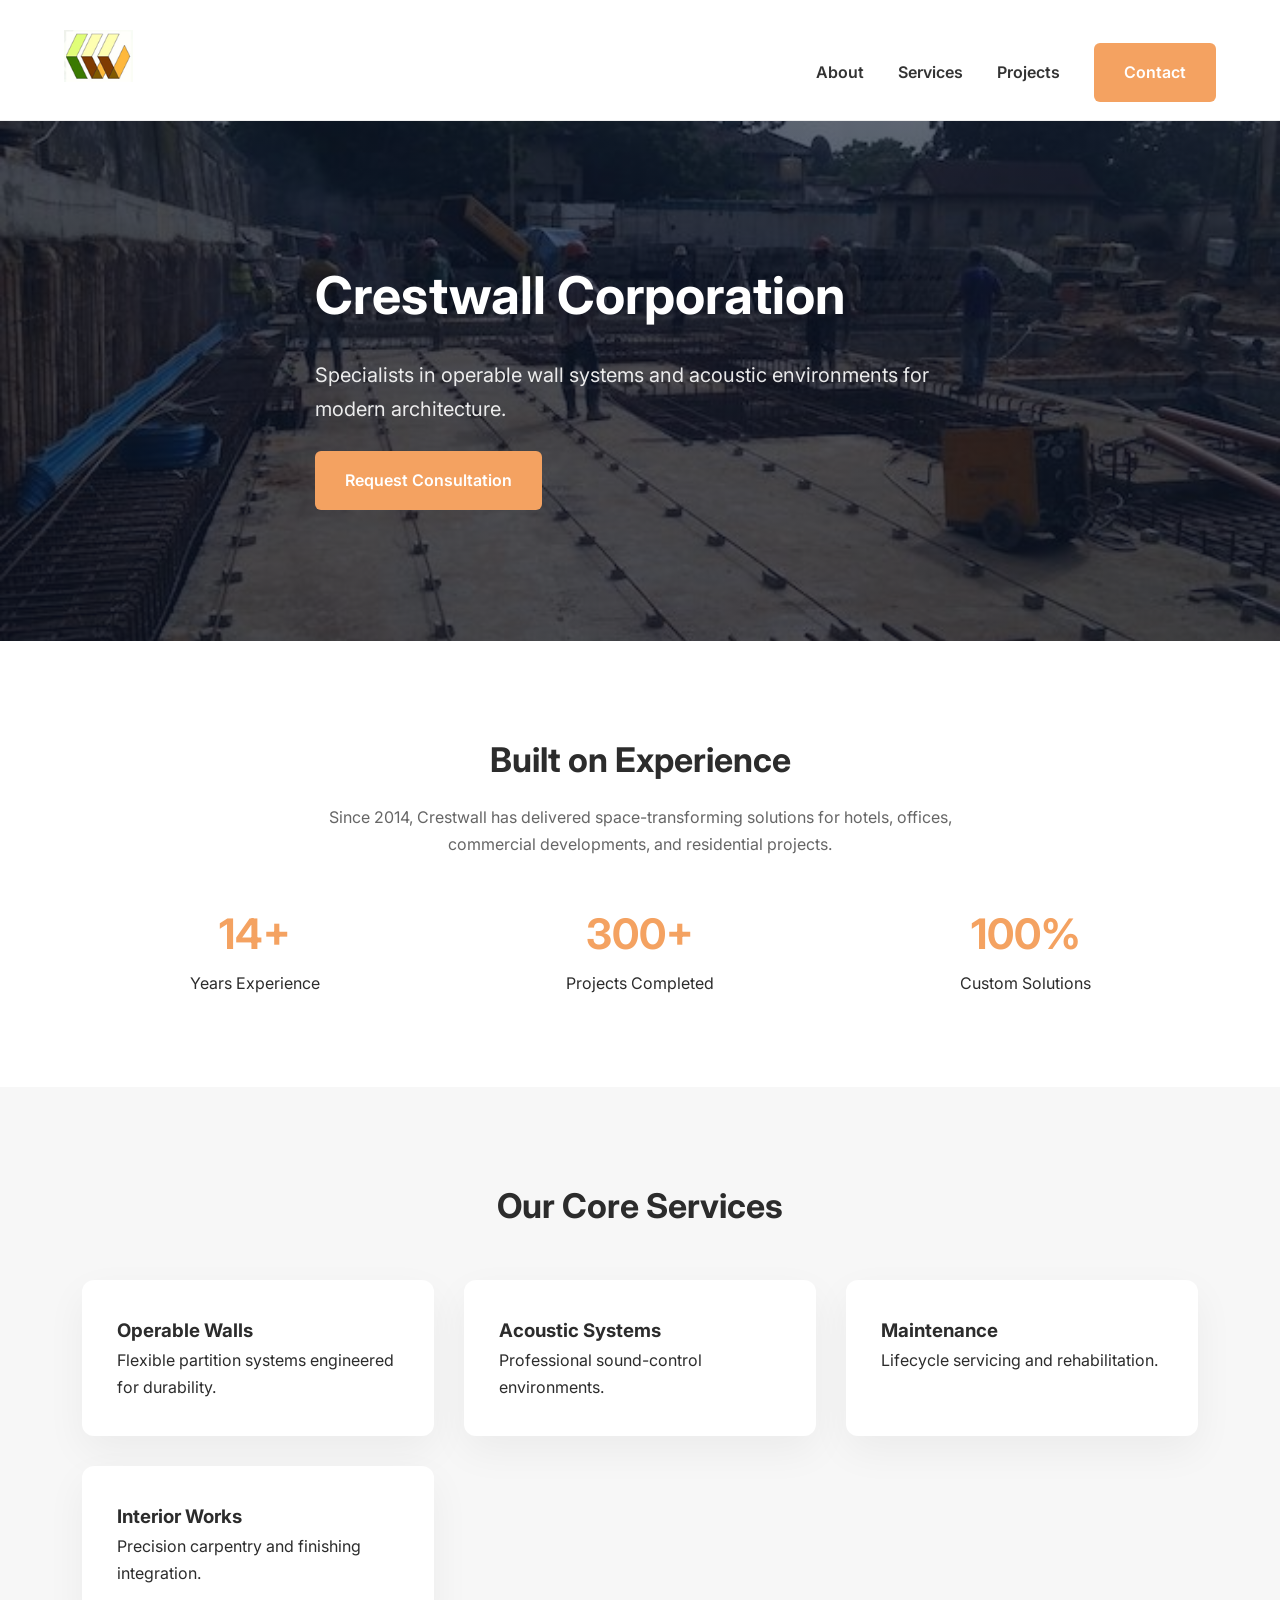
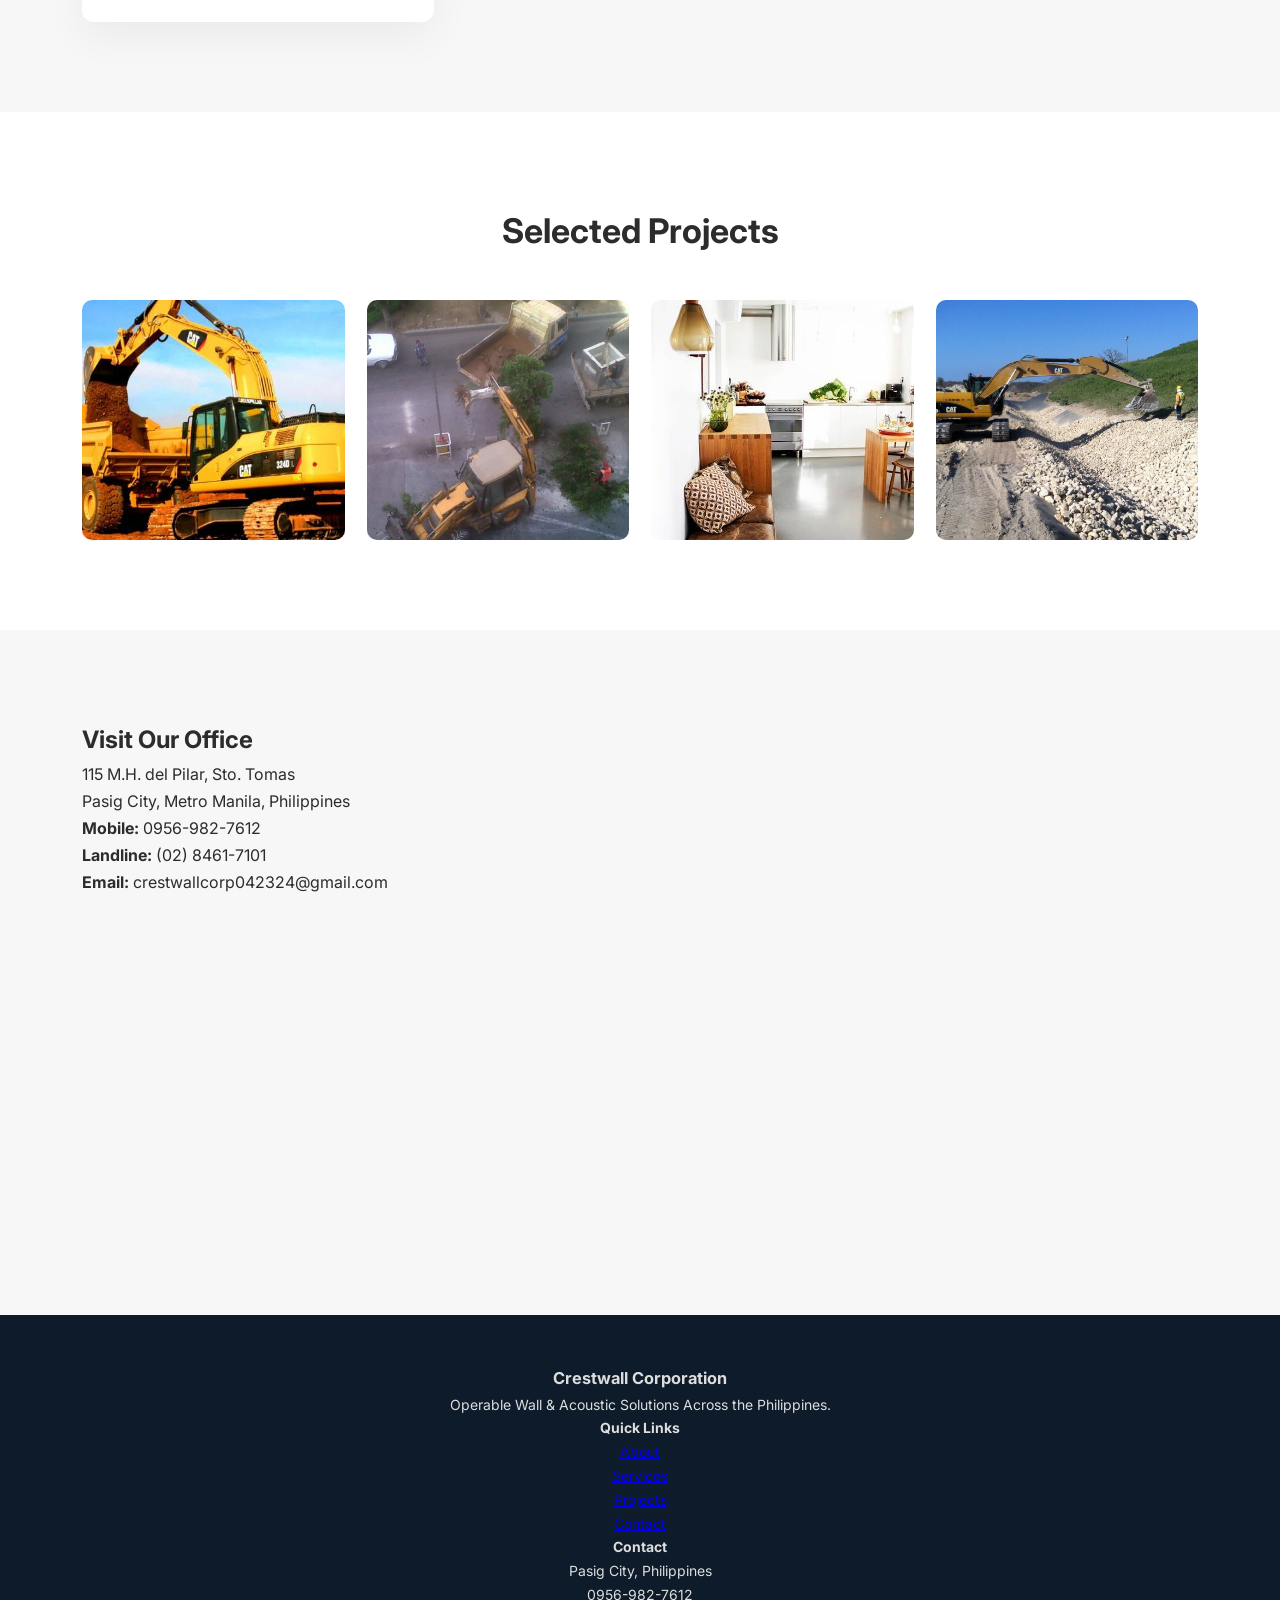
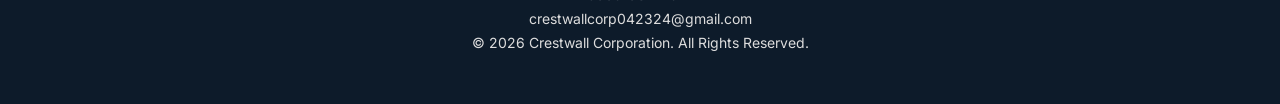
==== commit b470dce1: "Update index.html" ====
--- a/index.html
+++ b/index.html
@@ -2,8 +2,7 @@
 <html lang="en">
 <head>
   <meta charset="UTF-8">
-  <title>Crestwall Corporation</title>
-
+  <title>Crestwall Corporation | Operable Wall & Acoustic Solutions</title>
   <meta name="viewport" content="width=device-width, initial-scale=1.0">
 
   <link href="https://fonts.googleapis.com/css2?family=Inter:wght@300;400;600;700&display=swap" rel="stylesheet">
@@ -53,25 +52,10 @@
     <h2 class="section-title">Our Core Services</h2>
 
     <div class="grid">
-      <div class="card">
-        <h3>Operable Walls</h3>
-        <p>Flexible partition systems engineered for durability and seamless operation.</p>
-      </div>
-
-      <div class="card">
-        <h3>Acoustic Systems</h3>
-        <p>Professional sound-control solutions for performance environments.</p>
-      </div>
-
-      <div class="card">
-        <h3>Maintenance</h3>
-        <p>Lifecycle servicing and rehabilitation of installed systems.</p>
-      </div>
-
-      <div class="card">
-        <h3>Interior Works</h3>
-        <p>Precision carpentry, finishing, and installation integration.</p>
-      </div>
+      <div class="card"><h3>Operable Walls</h3><p>Flexible partition systems engineered for durability.</p></div>
+      <div class="card"><h3>Acoustic Systems</h3><p>Professional sound-control environments.</p></div>
+      <div class="card"><h3>Maintenance</h3><p>Lifecycle servicing and rehabilitation.</p></div>
+      <div class="card"><h3>Interior Works</h3><p>Precision carpentry and finishing integration.</p></div>
     </div>
   </div>
 </section>
@@ -89,16 +73,66 @@
   </div>
 </section>
 
-<section class="cta">
-  <h2>Let’s Build Your Next Space Solution</h2>
-  <a href="contact.html" class="btn">Contact Our Team</a>
+<!-- CONTACT + MAP SECTION -->
+<section class="section gray">
+  <div class="container contact-block">
+
+    <div class="contact-info">
+      <h2>Visit Our Office</h2>
+      <p>
+        115 M.H. del Pilar, Sto. Tomas<br>
+        Pasig City, Metro Manila, Philippines
+      </p>
+
+      <p>
+        <strong>Mobile:</strong> 0956-982-7612<br>
+        <strong>Landline:</strong> (02) 8461-7101<br>
+        <strong>Email:</strong> crestwallcorp042324@gmail.com
+      </p>
+    </div>
+
+    <div class="map">
+      <iframe
+        src="https://www.google.com/maps?q=115+M.H.+del+Pilar+Pasig&output=embed"
+        width="100%"
+        height="320"
+        style="border:0;border-radius:10px;"
+        loading="lazy">
+      </iframe>
+    </div>
+
+  </div>
 </section>
 
 <footer class="footer">
-  <p>© 2026 Crestwall Corporation. All Rights Reserved.</p>
+  <div class="container footer-grid">
+
+    <div>
+      <h3>Crestwall Corporation</h3>
+      <p>Operable Wall & Acoustic Solutions Across the Philippines.</p>
+    </div>
+
+    <div>
+      <h4>Quick Links</h4>
+      <p><a href="about.html">About</a></p>
+      <p><a href="services.html">Services</a></p>
+      <p><a href="projects.html">Projects</a></p>
+      <p><a href="contact.html">Contact</a></p>
+    </div>
+
+    <div>
+      <h4>Contact</h4>
+      <p>Pasig City, Philippines</p>
+      <p>0956-982-7612</p>
+      <p>crestwallcorp042324@gmail.com</p>
+    </div>
+
+  </div>
+
+  <div class="footer-bottom">
+    <p>© 2026 Crestwall Corporation. All Rights Reserved.</p>
+  </div>
 </footer>
 
 </body>
 </html>
-
-
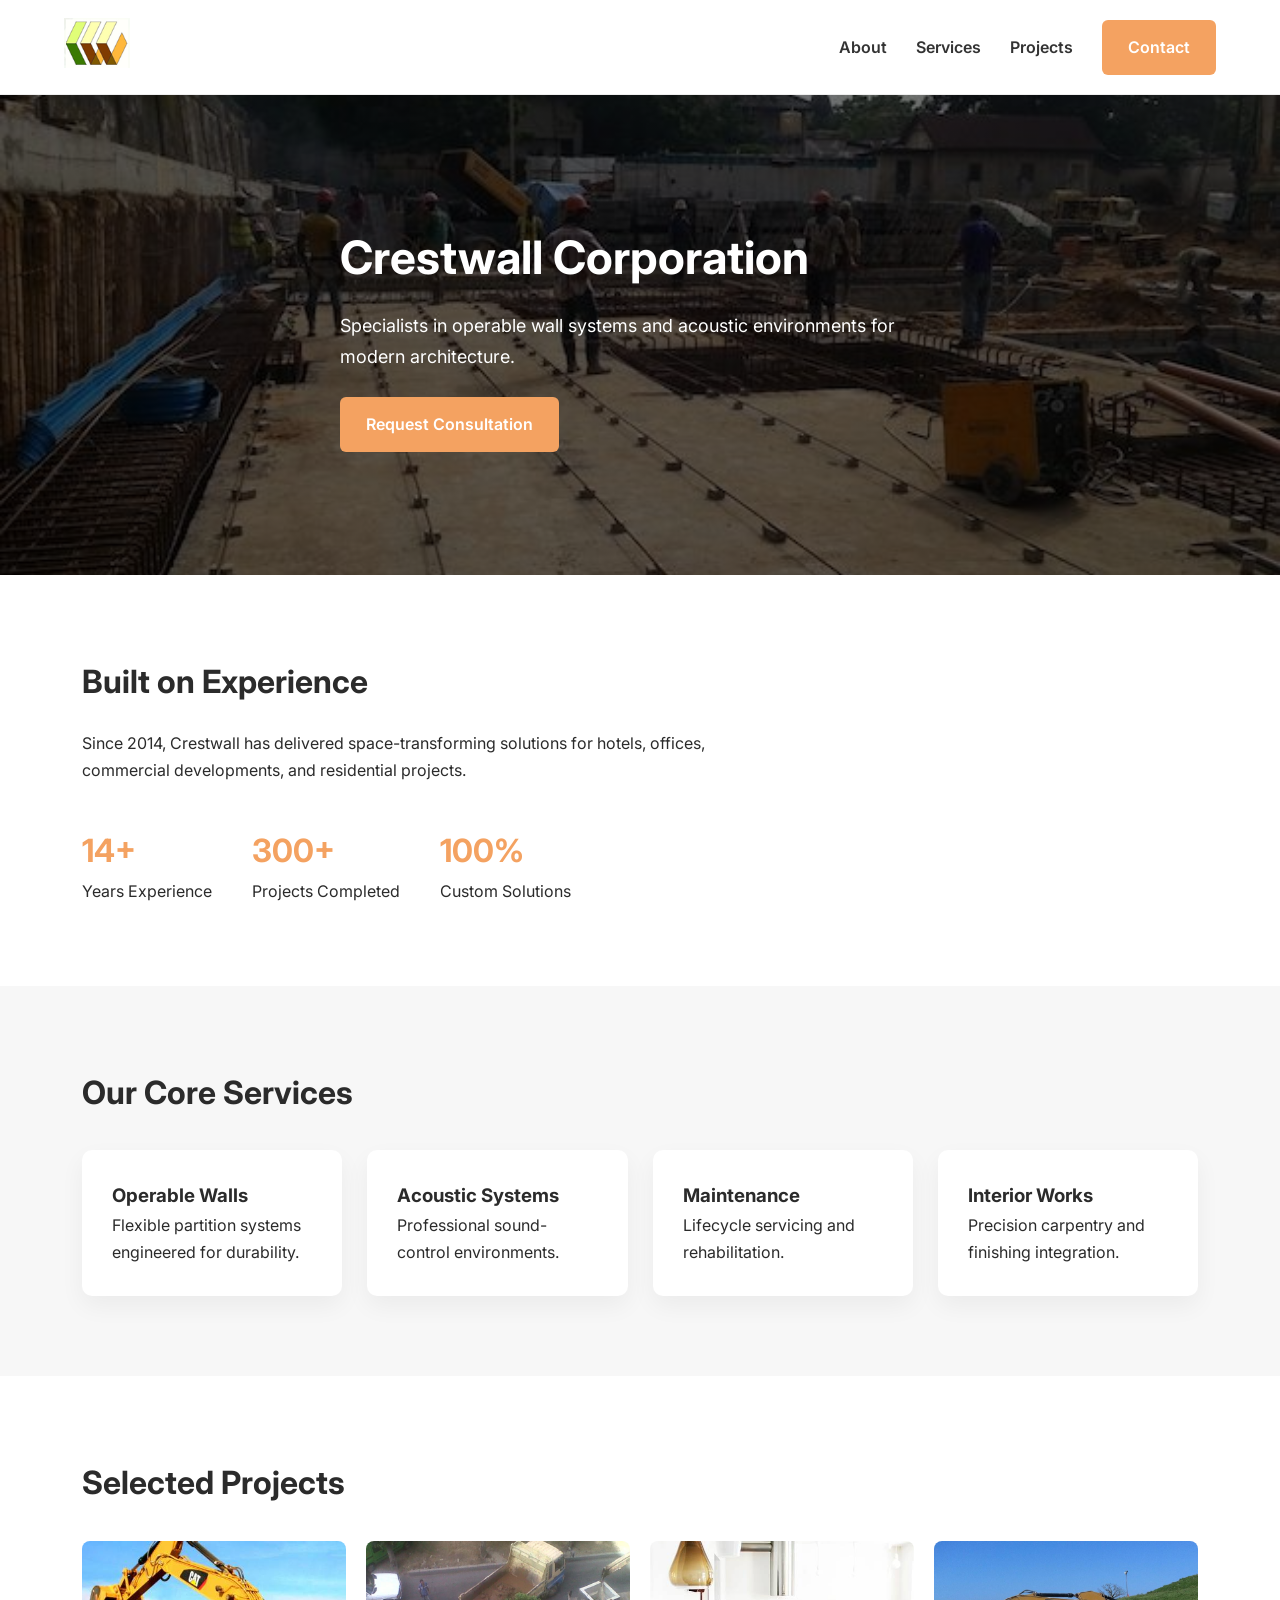
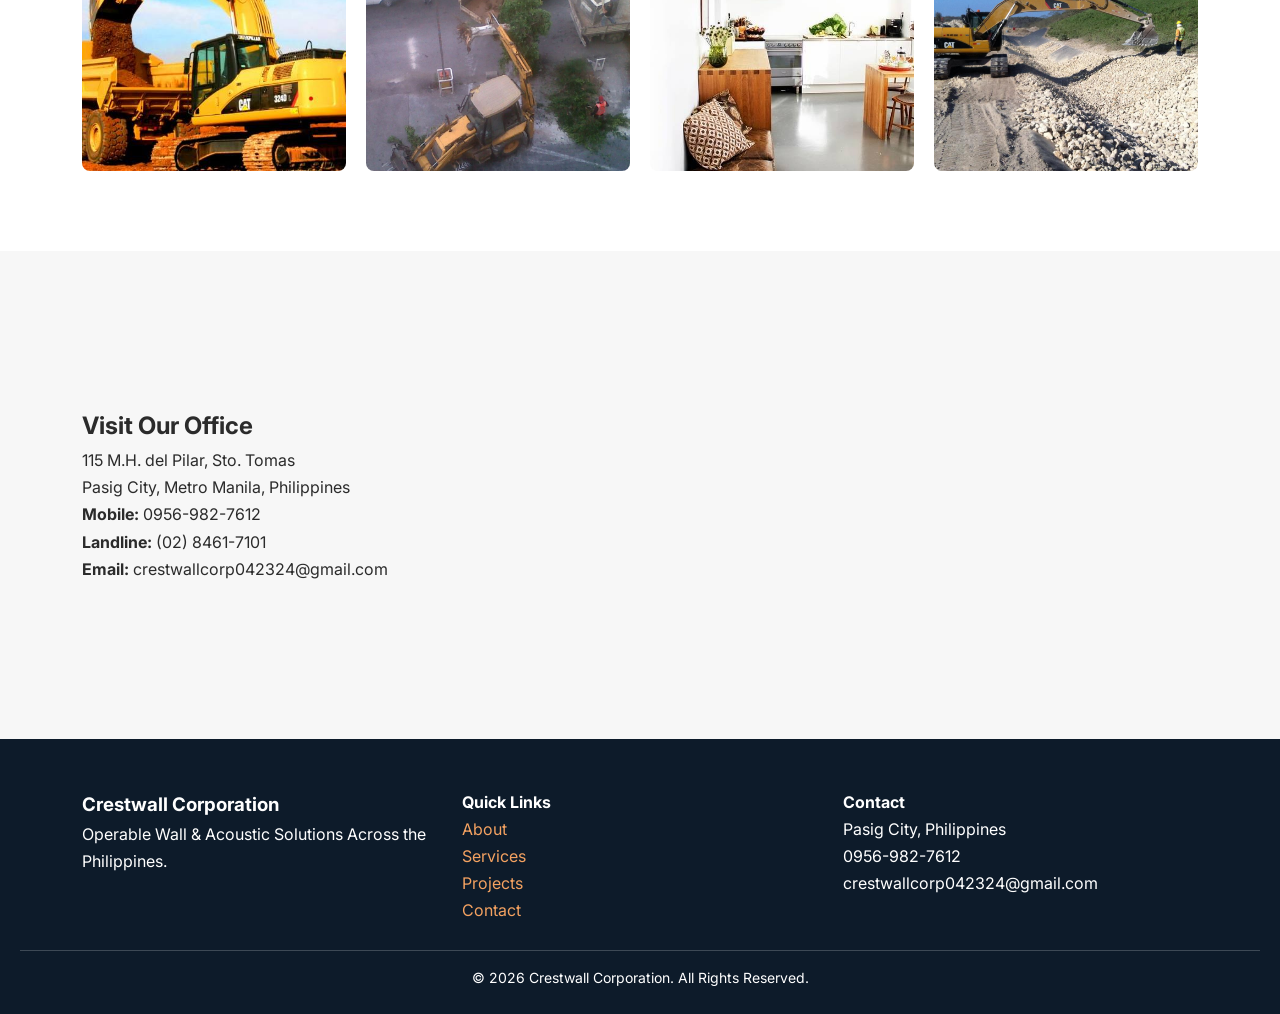
==== commit dae00344: "Update index.html" ====
--- a/index.html
+++ b/index.html
@@ -136,3 +136,4 @@
 
 </body>
 </html>
+
--- a/css/style.css
+++ b/css/style.css
@@ -1,187 +1,217 @@
-/* ===== RESET ===== */
+/* ===== GLOBAL RESET ===== */
+
 * {
   margin: 0;
   padding: 0;
   box-sizing: border-box;
   font-family: 'Inter', sans-serif;
-}
+  }
 
 body {
-  color: #2c2c2c;
-  line-height: 1.7;
-  background: #ffffff;
-}
-
-/* ===== CONTAINER ===== */
+color: #2b2b2b;
+line-height: 1.7;
+background: #ffffff;
+}
+
+/* ===== LAYOUT ===== */
 .container {
-  width: 90%;
-  max-width: 1200px;
-  margin: auto;
+width: 90%;
+max-width: 1200px;
+margin: auto;
 }
 
 /* ===== HEADER ===== */
 header {
-  background: white;
-  position: sticky;
-  top: 0;
-  z-index: 1000;
-  border-bottom: 1px solid #eee;
+background: #ffffff;
+border-bottom: 1px solid #eee;
+position: sticky;
+top: 0;
+z-index: 1000;
 }
 
 .nav {
-  display: flex;
-  justify-content: space-between;
-  align-items: center;
-  padding: 18px 0;
+display: flex;
+justify-content: space-between;
+align-items: center;
+padding: 18px 0;
 }
 
 .logo {
-  height: 52px;
+height: 50px;
 }
 
 nav a {
-  margin-left: 30px;
-  text-decoration: none;
-  color: #333;
-  font-weight: 600;
+margin-left: 25px;
+text-decoration: none;
+color: #333;
+font-weight: 600;
+transition: .3s;
 }
 
 nav a:hover {
-  color: #f4a261;
+color: #f4a261;
 }
 
 /* ===== HERO ===== */
 .hero {
-  height: 520px;
-  background: linear-gradient(rgba(10,20,40,.65), rgba(10,20,40,.65)),
-              url('../images/banner.jpg') center/cover no-repeat;
-  display: flex;
-  align-items: center;
-  text-align: left;
-  color: white;
+height: 480px;
+background: linear-gradient(rgba(0,0,0,.55), rgba(0,0,0,.55)),
+url('../images/banner.jpg') center/cover no-repeat;
+display: flex;
+align-items: center;
 }
 
 .hero-content {
-  max-width: 650px;
+color: white;
+max-width: 600px;
 }
 
 .hero h1 {
-  font-size: 52px;
-  margin-bottom: 18px;
+font-size: 46px;
+margin-bottom: 15px;
 }
 
 .hero p {
-  font-size: 20px;
-  opacity: .9;
+font-size: 18px;
+margin-bottom: 25px;
 }
 
 /* ===== BUTTON ===== */
 .btn {
-  display: inline-block;
-  margin-top: 25px;
-  background: #f4a261;
-  color: white;
-  padding: 16px 30px;
-  border-radius: 6px;
-  text-decoration: none;
-  font-weight: 600;
+background: #f4a261;
+color: white;
+padding: 14px 26px;
+border-radius: 6px;
+text-decoration: none;
+font-weight: 600;
+display: inline-block;
+transition: .3s;
 }
 
 .btn:hover {
-  background: #e07a3f;
+background: #e07a3f;
 }
 
 /* ===== SECTIONS ===== */
 .section {
-  padding: 90px 20px;
-}
-
-.section.gray {
-  background: #f7f7f7;
+padding: 80px 20px;
+}
+
+.gray {
+background: #f7f7f7;
 }
 
 .section-title {
-  font-size: 34px;
-  margin-bottom: 15px;
-  text-align: center;
+font-size: 32px;
+margin-bottom: 20px;
 }
 
 .section-sub {
-  text-align: center;
-  max-width: 650px;
-  margin: auto;
-  color: #666;
+max-width: 700px;
+margin-bottom: 40px;
+}
+
+/* ===== STATS ===== */
+.stats {
+display: flex;
+gap: 40px;
+margin-top: 30px;
+}
+
+.stat h3 {
+font-size: 32px;
+color: #f4a261;
 }
 
 /* ===== GRID ===== */
 .grid {
-  display: grid;
-  grid-template-columns: repeat(auto-fit,minmax(260px,1fr));
-  gap: 30px;
-  margin-top: 45px;
-}
-
-/* ===== CARD ===== */
+display: grid;
+grid-template-columns: repeat(auto-fit,minmax(260px,1fr));
+gap: 25px;
+margin-top: 30px;
+}
+
 .card {
-  background: white;
-  padding: 35px;
-  border-radius: 12px;
-  box-shadow: 0 15px 40px rgba(0,0,0,0.05);
-  transition: .3s ease;
+background: white;
+padding: 30px;
+border-radius: 10px;
+box-shadow: 0 10px 25px rgba(0,0,0,0.05);
+transition: .3s;
 }
 
 .card:hover {
-  transform: translateY(-10px);
-}
-
-/* ===== STATS ===== */
-.stats {
-  display: grid;
-  grid-template-columns: repeat(auto-fit,minmax(200px,1fr));
-  gap: 40px;
-  text-align: center;
-  margin-top: 40px;
-}
-
-.stat h3 {
-  font-size: 42px;
-  color: #f4a261;
+transform: translateY(-8px);
 }
 
 /* ===== GALLERY ===== */
 .gallery {
-  display: grid;
-  grid-template-columns: repeat(auto-fit,minmax(260px,1fr));
-  gap: 22px;
-  margin-top: 40px;
+display: grid;
+grid-template-columns: repeat(auto-fit,minmax(250px,1fr));
+gap: 20px;
+margin-top: 30px;
 }
 
 .gallery img {
-  width: 100%;
-  height: 240px;
-  object-fit: cover;
-  border-radius: 10px;
+width: 100%;
+height: 230px;
+object-fit: cover;
+border-radius: 8px;
+transition: .3s;
+}
+
+.gallery img:hover {
+transform: scale(1.05);
+}
+
+/* ===== CONTACT BLOCK ===== */
+.contact-block {
+display: grid;
+grid-template-columns: 1fr 1fr;
+gap: 40px;
+align-items: center;
 }
 
 /* ===== CTA ===== */
 .cta {
-  background: #0d1b2a;
-  color: white;
-  text-align: center;
-  padding: 70px 20px;
+background: #0d1b2a;
+color: white;
+text-align: center;
+padding: 70px 20px;
+}
+
+.cta h2 {
+margin-bottom: 20px;
 }
 
 /* ===== FOOTER ===== */
 .footer {
-  background: #0d1b2a;
-  color: #ddd;
-  padding: 50px 20px;
-  text-align: center;
-  font-size: 14px;
+background: #0d1b2a;
+color: white;
+padding: 50px 20px 25px;
+}
+
+.footer-grid {
+display: grid;
+grid-template-columns: repeat(auto-fit,minmax(220px,1fr));
+gap: 25px;
+}
+
+.footer a {
+color: #f4a261;
+text-decoration: none;
+}
+
+.footer-bottom {
+text-align: center;
+margin-top: 25px;
+border-top: 1px solid rgba(255,255,255,.2);
+padding-top: 15px;
+font-size: 14px;
 }
 
 /* ===== MOBILE ===== */
 @media(max-width:768px){
-  .hero h1 { font-size:34px; }
-  nav a { display:block; margin:10px 0; }
-}
+.stats { flex-direction: column; }
+.contact-block { grid-template-columns:1fr; }
+.hero h1 { font-size: 32px; }
+}
